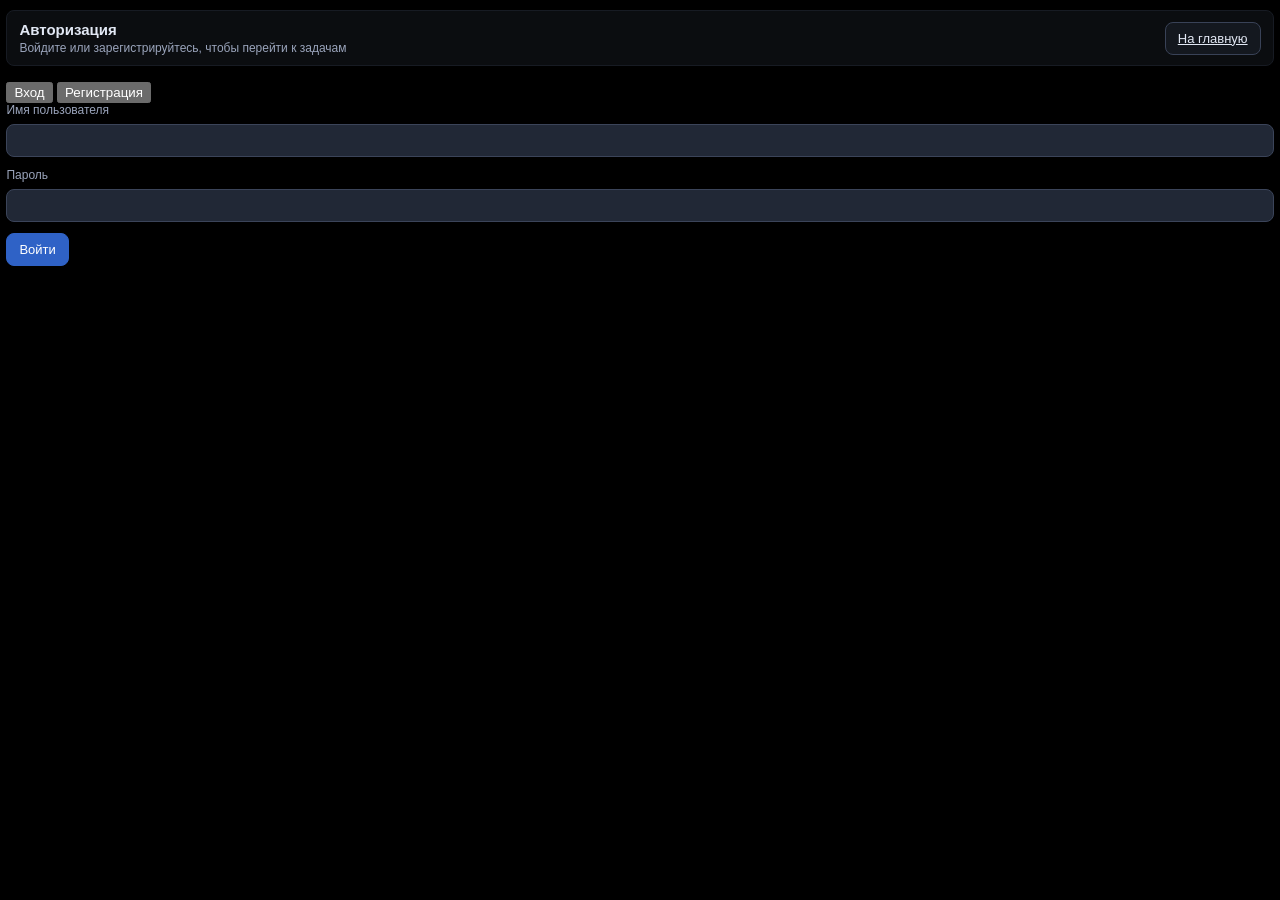
==== app/frontend/auth.html @ a2fc1876 "Код разбит на модули для более легкого поддерживания. Так же добавлен вход и регистрация" ====
<!doctype html>
<html lang="ru">
<head>
  <meta charset="UTF-8">
  <meta name="viewport" content="width=device-width, initial-scale=1.0">
  <title>TaskNotify - Вход</title>
  <link rel="stylesheet" href="./styles.css">
</head>
<body>
  <div class="workspace">
    <main class="main-content">
      <div class="auth-topbar">
        <div class="auth-title">
          <strong>Авторизация</strong>
          <span>Войдите или зарегистрируйтесь, чтобы перейти к задачам</span>
        </div>
        <div class="auth-actions">
          <a class="btn" href="./index.html">На главную</a>
        </div>
      </div>

      <section id="authPanel" class="auth-panel" aria-label="Форма входа и регистрации">
        <div class="auth-switch">
          <button id="loginTabBtn" class="auth-switch-btn active" type="button">Вход</button>
          <button id="registerTabBtn" class="auth-switch-btn" type="button">Регистрация</button>
        </div>
        <form id="loginForm" class="auth-form">
          <label class="field">
            <span>Имя пользователя</span>
            <input id="loginUsernameInput" type="text" required>
          </label>
          <label class="field">
            <span>Пароль</span>
            <input id="loginPasswordInput" type="password" required>
          </label>
          <button class="btn btn-primary" type="submit">Войти</button>
        </form>
        <form id="registerForm" class="auth-form hidden">
          <label class="field">
            <span>Имя пользователя</span>
            <input id="registerUsernameInput" type="text" required>
          </label>
          <label class="field">
            <span>Email</span>
            <input id="registerEmailInput" type="email" required>
          </label>
          <label class="field">
            <span>Пароль</span>
            <input id="registerPasswordInput" type="password" required>
          </label>
          <button class="btn btn-primary" type="submit">Зарегистрироваться</button>
        </form>
        <p id="authFeedback" class="auth-feedback hidden"></p>
      </section>
    </main>
  </div>

  <script type="module" src="./auth.js"></script>
</body>
</html>
---- app/frontend/styles.css ----
:root {
  --bg: #050607;
  --panel: #0b0d10;
  --panel-2: #14181f;
  --line: #171b23;
  --line-soft: #12161d;
  --text: #e2e8f4;
  --muted: #9aa4bb;
}

* {
  box-sizing: border-box;
}

html, body {
  margin: 0;
  min-height: 100%;
  background: #000;
  color: var(--text);
  font-family: Inter, "Segoe UI", Arial, sans-serif;
  color-scheme: dark;
}

.workspace {
  width: min(1700px, 99vw);
  margin: 10px auto;
}

.main-content {
  display: grid;
  gap: 8px;
}

.auth-topbar {
  display: flex;
  justify-content: space-between;
  align-items: center;
  gap: 12px;
  background: var(--panel);
  border: 1px solid var(--line);
  border-radius: 8px;
  padding: 10px 12px;
  margin-bottom: 8px;
}

.dashboard-strip {
  display: grid;
  grid-template-columns: repeat(4, minmax(0, 1fr));
  gap: 8px;
}

.hidden {
  display: none;
}

.stat-card {
  background: #06080c;
  border: 1px solid #1f2530;
  border-radius: 8px;
  padding: 10px 12px;
  display: grid;
  gap: 4px;
}

.stat-card span {
  color: var(--muted);
  font-size: 12px;
}

.stat-card strong {
  font-size: 22px;
  line-height: 1.1;
}

.quick-actions {
  display: flex;
  align-items: center;
  justify-content: flex-end;
  gap: 8px;
}

.auth-title {
  display: grid;
  gap: 3px;
}

.auth-title strong {
  font-size: 15px;
}

.auth-title span {
  color: var(--muted);
  font-size: 12px;
}

.auth-actions {
  display: flex;
  gap: 8px;
}

.btn {
  border-radius: 8px;
  border: 1px solid #394257;
  background: var(--panel-2);
  color: var(--text);
  padding: 8px 12px;
  font-size: 13px;
  cursor: pointer;
}

.btn-primary {
  border-color: #2f62c6;
  background: #2f62c6;
  color: #fff;
}

.views-bar {
  display: flex;
  gap: 7px;
  padding: 8px;
  border: 1px solid var(--line);
  border-bottom: none;
  background: #06090d;
  border-radius: 8px 8px 0 0;
}

.view-tab {
  border: 1px solid transparent;
  background: transparent;
  color: var(--muted);
  border-radius: 7px;
  padding: 6px 12px;
  font-size: 13px;
  cursor: pointer;
}

.view-tab.active {
  color: var(--text);
  background: #1a2230;
  border-color: #2d3a50;
}

.table-wrap {
  overflow-x: auto;
  border: 1px solid var(--line);
  border-radius: 0 0 8px 8px;
  background: #06080b;
}

.tasks-table {
  width: 100%;
  min-width: 1520px;
  border-collapse: collapse;
}

.tasks-table th,
.tasks-table td {
  border-right: 1px solid var(--line-soft);
  border-bottom: 1px solid var(--line-soft);
  padding: 12px 14px;
  font-size: 14px;
  line-height: 1.35;
  white-space: nowrap;
  text-align: left;
}

.tasks-table th {
  color: var(--muted);
  font-size: 14px;
  font-weight: 600;
  background: #090c11;
}

.cell-input,
.cell-select,
.cell-textarea {
  width: 100%;
  border: 1px solid #3b4459;
  border-radius: 8px;
  padding: 7px 9px;
  background: #1d2533;
  color: var(--text);
  font-size: 13px;
}

.cell-textarea {
  resize: vertical;
  min-height: 64px;
}

.tasks-table th:last-child,
.tasks-table td:last-child {
  border-right: none;
}

.tasks-table tbody td {
  background: #080b10;
}

.tasks-table tbody tr:hover td {
  background: #0d121a;
}

.tasks-table td:nth-child(1) { width: 300px; }
.tasks-table td:nth-child(2) { width: 150px; }
.tasks-table td:nth-child(3) { width: 120px; }
.tasks-table td:nth-child(4) { width: 250px; }
.tasks-table td:nth-child(5) { width: 140px; }
.tasks-table td:nth-child(6) { width: 180px; }
.tasks-table td:nth-child(7) { width: 380px; max-width: 380px; overflow: hidden; text-overflow: ellipsis; }
.tasks-table td:nth-child(8) { width: 170px; }

.new-task-row td {
  background: #0b1119;
}

/* Compact add-row until task title is typed. */
.new-task-row.is-compact td:not(:first-child) {
  padding-top: 0;
  padding-bottom: 0;
}

.new-task-row.is-compact td:not(:first-child) > * {
  display: none !important;
}

.table-input {
  width: 100%;
  border: 1px solid #3b4459;
  border-radius: 8px;
  padding: 7px 9px;
  background: #1d2533;
  color: var(--text);
  font-size: 13px;
}

.table-input.is-collapsed {
  display: none;
}

.cell-display {
  width: 100%;
  text-align: left;
  border: 1px dashed #3b4459;
  border-radius: 8px;
  padding: 7px 9px;
  background: #0f1420;
  color: var(--muted);
  font-size: 13px;
  cursor: pointer;
}

.cell-display.has-value {
  border-style: solid;
  background: #121a27;
  color: var(--text);
}

.inline-name-cell {
  display: flex;
  gap: 8px;
  align-items: center;
}

.task-title-wrap {
  display: flex;
  gap: 10px;
  align-items: center;
  justify-content: space-between;
}

.btn-danger {
  border-color: #7a2b2b;
  background: #3a1818;
  color: #ffd7d7;
}

.btn-inline-delete {
  white-space: nowrap;
  padding: 7px 10px;
}

/* Hide delete action until user intent (hover/focus). */
.delete-task-btn {
  opacity: 0;
  pointer-events: none;
  transform: translateY(1px);
  transition: opacity 120ms ease, transform 120ms ease;
}

.tasks-table tbody tr:hover .delete-task-btn,
.tasks-table tbody tr:focus-within .delete-task-btn {
  opacity: 1;
  pointer-events: auto;
  transform: translateY(0);
}


.inline-date-inputs {
  display: grid;
  grid-template-columns: 1fr 1fr;
  gap: 6px;
}

.btn-inline-add {
  white-space: nowrap;
  padding: 7px 10px;
}

.pill {
  display: inline-block;
  border-radius: 999px;
  padding: 3px 11px;
  font-size: 12px;
  border: 1px solid transparent;
}

.done { color: #8dddb9; background: #1b3a30; }
.progress { color: #9bc7ff; background: #1e3654; }
.neutral { color: #c6ccda; background: #2b303a; }
.danger { color: #ffc0c0; background: #4c2626; }
.amber { color: #f9de96; background: #4b3d22; }
.violet { color: #efc6f6; background: #4a2a51; }
.mint { color: #99e4d3; background: #1f4a45; }
.mint-outline { color: #8ad7c4; background: #1a3431; border-color: #2d6459; }

.date-trigger {
  border: none;
  background: transparent;
  color: #9fc0ff;
  padding: 0;
  font: inherit;
  cursor: pointer;
  text-decoration: underline;
  text-underline-offset: 3px;
}

.date-popover {
  position: absolute;
  width: 340px;
  background: #171c26;
  border: 1px solid #303749;
  border-radius: 10px;
  box-shadow: 0 16px 30px rgba(0, 0, 0, 0.55);
  padding: 12px;
  z-index: 20;
}

.date-popover.hidden {
  display: none;
}

.date-popover h3 {
  margin: 0 0 12px;
  font-size: 15px;
}

.field {
  display: grid;
  gap: 7px;
  margin-bottom: 11px;
}

.field span {
  color: var(--muted);
  font-size: 12px;
}

.field input,
.field select,
.field textarea {
  width: 100%;
  border: 1px solid #3b4459;
  border-radius: 8px;
  padding: 8px 10px;
  background: #212836;
  color: var(--text);
  font-size: 13px;
}

.field textarea {
  resize: vertical;
  min-height: 72px;
}

.popover-actions {
  display: flex;
  gap: 8px;
  justify-content: flex-end;
}

@media (max-width: 1080px) {
  .auth-topbar {
    flex-wrap: wrap;
  }

  .dashboard-strip {
    grid-template-columns: repeat(2, minmax(0, 1fr));
  }

  .inline-date-inputs {
    grid-template-columns: 1fr;
  }

  .date-popover {
    position: fixed;
    inset: auto 12px 12px 12px;
    width: auto;
  }
}
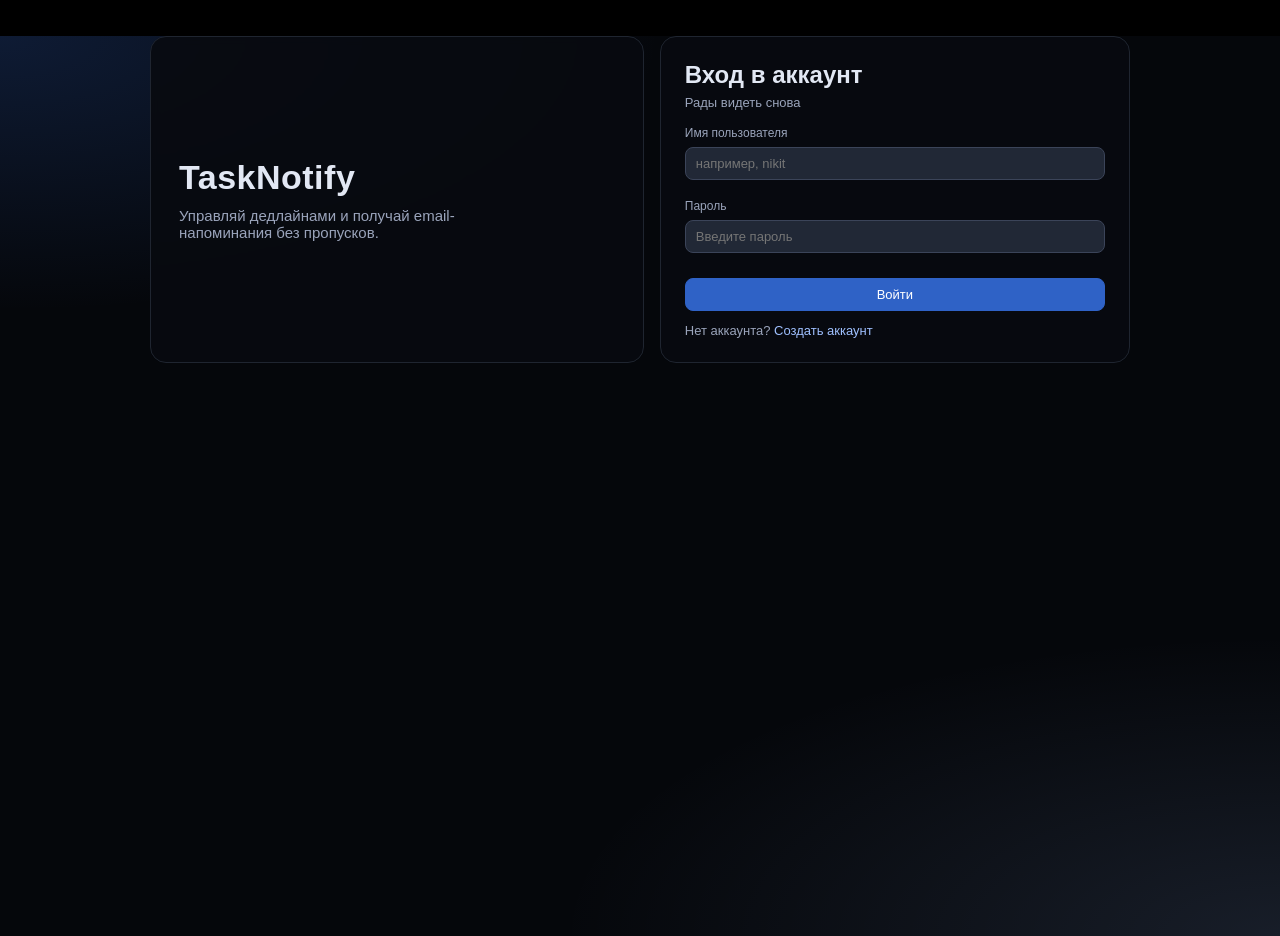
==== commit ddb59b7b: "Merge pull request #4 from aurusxd/Frontend Frontend" ====
--- a/app/frontend/auth.html
+++ b/app/frontend/auth.html
@@ -6,54 +6,36 @@
   <title>TaskNotify - Вход</title>
   <link rel="stylesheet" href="./styles.css">
 </head>
-<body>
-  <div class="workspace">
-    <main class="main-content">
-      <div class="auth-topbar">
-        <div class="auth-title">
-          <strong>Авторизация</strong>
-          <span>Войдите или зарегистрируйтесь, чтобы перейти к задачам</span>
-        </div>
-        <div class="auth-actions">
-          <a class="btn" href="./index.html">На главную</a>
-        </div>
-      </div>
+<body class="auth-page" data-auth-mode="login">
+  <main class="auth-shell">
+    <section class="auth-hero">
+      <h1>TaskNotify</h1>
+      <p>Управляй дедлайнами и получай email-напоминания без пропусков.</p>
+    </section>
 
-      <section id="authPanel" class="auth-panel" aria-label="Форма входа и регистрации">
-        <div class="auth-switch">
-          <button id="loginTabBtn" class="auth-switch-btn active" type="button">Вход</button>
-          <button id="registerTabBtn" class="auth-switch-btn" type="button">Регистрация</button>
-        </div>
-        <form id="loginForm" class="auth-form">
-          <label class="field">
-            <span>Имя пользователя</span>
-            <input id="loginUsernameInput" type="text" required>
-          </label>
-          <label class="field">
-            <span>Пароль</span>
-            <input id="loginPasswordInput" type="password" required>
-          </label>
-          <button class="btn btn-primary" type="submit">Войти</button>
-        </form>
-        <form id="registerForm" class="auth-form hidden">
-          <label class="field">
-            <span>Имя пользователя</span>
-            <input id="registerUsernameInput" type="text" required>
-          </label>
-          <label class="field">
-            <span>Email</span>
-            <input id="registerEmailInput" type="email" required>
-          </label>
-          <label class="field">
-            <span>Пароль</span>
-            <input id="registerPasswordInput" type="password" required>
-          </label>
-          <button class="btn btn-primary" type="submit">Зарегистрироваться</button>
-        </form>
-        <p id="authFeedback" class="auth-feedback hidden"></p>
-      </section>
-    </main>
-  </div>
+    <section class="auth-card" aria-label="Вход в аккаунт">
+      <h2>Вход в аккаунт</h2>
+      <p class="auth-subtitle">Рады видеть снова</p>
+
+      <form id="authForm" class="auth-form-vertical">
+        <label class="field">
+          <span>Имя пользователя</span>
+          <input id="usernameInput" type="text" placeholder="например, nikit" required>
+        </label>
+        <label class="field">
+          <span>Пароль</span>
+          <input id="passwordInput" type="password" placeholder="Введите пароль" required>
+        </label>
+        <button class="btn btn-primary btn-auth-submit" type="submit">Войти</button>
+      </form>
+
+      <p id="authFeedback" class="auth-feedback hidden"></p>
+      <p class="auth-switch-text">
+        Нет аккаунта?
+        <a href="./register.html">Создать аккаунт</a>
+      </p>
+    </section>
+  </main>
 
   <script type="module" src="./auth.js"></script>
 </body>
--- a/app/frontend/styles.css
+++ b/app/frontend/styles.css
@@ -45,7 +45,7 @@
 
 .dashboard-strip {
   display: grid;
-  grid-template-columns: repeat(4, minmax(0, 1fr));
+  grid-template-columns: repeat(3, minmax(0, 1fr));
   gap: 8px;
 }
 
@@ -72,13 +72,6 @@
   line-height: 1.1;
 }
 
-.quick-actions {
-  display: flex;
-  align-items: center;
-  justify-content: flex-end;
-  gap: 8px;
-}
-
 .auth-title {
   display: grid;
   gap: 3px;
@@ -96,6 +89,143 @@
 .auth-actions {
   display: flex;
   gap: 8px;
+}
+
+.auth-panel {
+  background: var(--panel);
+  border: 1px solid var(--line);
+  border-radius: 8px;
+  padding: 12px;
+}
+
+.auth-switch {
+  display: inline-flex;
+  border: 1px solid #2d3a50;
+  border-radius: 8px;
+  overflow: hidden;
+  margin-bottom: 12px;
+}
+
+.auth-switch-btn {
+  border: none;
+  background: #0f1420;
+  color: var(--muted);
+  padding: 8px 12px;
+  font-size: 13px;
+  cursor: pointer;
+}
+
+.auth-switch-btn.active {
+  background: #1f2a3c;
+  color: var(--text);
+}
+
+.auth-form {
+  display: grid;
+  grid-template-columns: repeat(3, minmax(0, 220px));
+  gap: 10px;
+  align-items: end;
+}
+
+.auth-feedback {
+  margin: 10px 0 0;
+  font-size: 12px;
+  color: var(--muted);
+}
+
+.auth-feedback.error {
+  color: #ffb8b8;
+}
+
+.auth-feedback.success {
+  color: #9fe6c2;
+}
+
+.auth-page {
+  min-height: 100vh;
+  background:
+    radial-gradient(1200px 500px at 0% 0%, rgba(47, 98, 198, 0.22), transparent 55%),
+    radial-gradient(1200px 500px at 100% 100%, rgba(159, 192, 255, 0.12), transparent 60%),
+    #05070b;
+}
+
+.auth-shell {
+  width: min(980px, 94vw);
+  margin: 36px auto;
+  display: grid;
+  grid-template-columns: 1.05fr 1fr;
+  gap: 16px;
+  align-items: stretch;
+}
+
+.auth-hero,
+.auth-card {
+  border: 1px solid #1f2530;
+  border-radius: 16px;
+  background: rgba(8, 11, 16, 0.9);
+  backdrop-filter: blur(4px);
+}
+
+.auth-hero {
+  padding: 28px;
+  display: grid;
+  gap: 10px;
+  align-content: center;
+}
+
+.auth-hero h1 {
+  margin: 0;
+  font-size: 34px;
+  letter-spacing: 0.5px;
+}
+
+.auth-hero p {
+  margin: 0;
+  color: var(--muted);
+  font-size: 15px;
+  max-width: 34ch;
+}
+
+.auth-card {
+  padding: 24px;
+}
+
+.auth-card h2 {
+  margin: 0;
+  font-size: 24px;
+}
+
+.auth-subtitle {
+  margin: 6px 0 16px;
+  color: var(--muted);
+  font-size: 13px;
+}
+
+.auth-form-vertical {
+  display: grid;
+  gap: 8px;
+}
+
+.btn-auth-submit {
+  margin-top: 6px;
+  width: 100%;
+  padding: 10px 14px;
+  font-size: 14px;
+}
+
+.auth-switch-text {
+  margin: 12px 0 0;
+  color: var(--muted);
+  font-size: 13px;
+}
+
+.auth-switch-text a {
+  color: #9fc0ff;
+  text-decoration: none;
+}
+
+.auth-switch-text a:hover {
+  text-decoration: underline;
 }
 
 .btn {
@@ -138,6 +268,27 @@
   color: var(--text);
   background: #1a2230;
   border-color: #2d3a50;
+}
+
+.status-filter-popover {
+  position: absolute;
+  width: 170px;
+  background: #151b25;
+  border: 1px solid #303749;
+  border-radius: 8px;
+  box-shadow: 0 10px 24px rgba(0, 0, 0, 0.45);
+  padding: 8px;
+  z-index: 18;
+}
+
+.status-filter-select {
+  width: 100%;
+  border: 1px solid #3b4459;
+  border-radius: 7px;
+  padding: 5px 8px;
+  background: #212836;
+  color: var(--text);
+  font-size: 12px;
 }
 
 .table-wrap {
@@ -203,12 +354,10 @@
 
 .tasks-table td:nth-child(1) { width: 300px; }
 .tasks-table td:nth-child(2) { width: 150px; }
-.tasks-table td:nth-child(3) { width: 120px; }
-.tasks-table td:nth-child(4) { width: 250px; }
-.tasks-table td:nth-child(5) { width: 140px; }
-.tasks-table td:nth-child(6) { width: 180px; }
-.tasks-table td:nth-child(7) { width: 380px; max-width: 380px; overflow: hidden; text-overflow: ellipsis; }
-.tasks-table td:nth-child(8) { width: 170px; }
+.tasks-table td:nth-child(3) { width: 250px; }
+.tasks-table td:nth-child(4) { width: 140px; }
+.tasks-table td:nth-child(5) { width: 180px; }
+.tasks-table td:nth-child(6) { width: 380px; max-width: 380px; overflow: hidden; text-overflow: ellipsis; }
 
 .new-task-row td {
   background: #0b1119;
@@ -398,6 +547,15 @@
     grid-template-columns: repeat(2, minmax(0, 1fr));
   }
 
+  .auth-form {
+    grid-template-columns: 1fr;
+  }
+
+  .auth-shell {
+    grid-template-columns: 1fr;
+    width: min(560px, 94vw);
+  }
+
   .inline-date-inputs {
     grid-template-columns: 1fr;
   }
